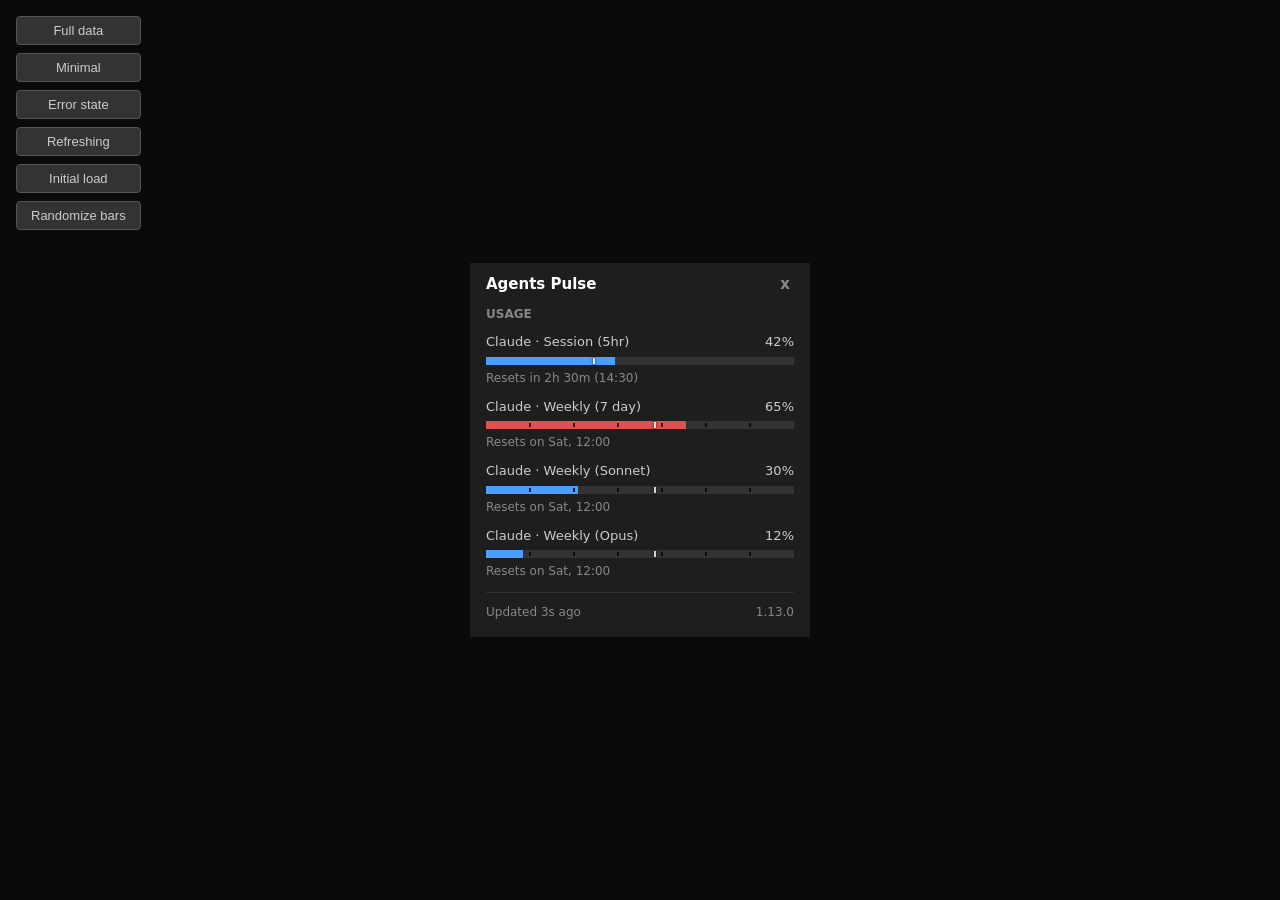
==== agentpulse/popup/dev.html @ cc11fc02 "Initial public snapshot" ====
<!--
    Dev preview for the popup UI.

    Start server from the project root:
        python -m http.server 8080 -d agentpulse/popup

    Then open: http://localhost:8080/dev.html
-->
<!DOCTYPE html>
<html>
<head>
<meta charset="utf-8">
<title>Popup Dev Preview</title>
<style>
    body {
        margin: 0;
        min-height: 100vh;
        display: flex;
        justify-content: center;
        align-items: center;
        background: #0a0a0a;
        font-family: system-ui, sans-serif;
    }

    .dev-controls {
        position: fixed;
        top: 16px;
        left: 16px;
        display: flex;
        flex-direction: column;
        gap: 8px;

        & button {
            padding: 6px 14px;
            background: #333;
            color: #ccc;
            border: 1px solid #555;
            border-radius: 4px;
            cursor: pointer;
            font-size: 13px;

            &:hover { background: #444; }
        }
    }

    iframe {
        border: none;
        width: 340px;
        background: #1e1e1e;
        visibility: hidden;
    }
</style>
</head>
<body>
<div class="dev-controls">
    <button onclick="loadPreset('full')">Full data</button>
    <button onclick="loadPreset('minimal')">Minimal</button>
    <button onclick="loadPreset('error')">Error state</button>
    <button onclick="loadPreset('refreshing')">Refreshing</button>
    <button onclick="loadPreset('loading')">Initial load</button>
    <button onclick="randomize()">Randomize bars</button>
</div>

<iframe id="popup" src="popup.html"></iframe>

<script>
const COLORS = {
    bg: '#1e1e1e', fg: '#cccccc', fg_dim: '#888888', fg_heading: '#ffffff', fg_link: '#4a9eff',
    bar_bg: '#333333', bar_fg: '#4a9eff', bar_fg_warn: '#e05050', bar_divider: '#000c', bar_marker: '#fffc',
};
const T = {
    title: 'Agents Pulse', account: 'ACCOUNT', email: 'Email', plan: 'Plan',
    usage: 'USAGE', extra_usage: 'EXTRA USAGE', claude_code: 'CLAUDE CODE', changelog: 'Changelog',
    status_updated_s: 'Updated {s}s ago', status_updated: 'Updated {duration} ago',
    status_next_update: 'Next update in {duration}', status_refreshing: 'Refreshing...',
    duration_hm: '{h}h {m}m', duration_m: '{m}m', duration_s: '{s}s',
};

const PRESETS = {
    full: {
        profile: { email: 'user@example.com', plan: 'Max (Team)' },
        usage: [
            { label: 'Session (5hr)', pct_text: '42%', fill_pct: 0.42, warn: false,
              reset_text: 'Resets in 2h 30m (14:30)', midnights: [], marker_rel: 0.35 },
            { label: 'Weekly (7 day)', pct_text: '65%', fill_pct: 0.65, warn: true,
              reset_text: 'Resets on Sat, 12:00', midnights: [0.143, 0.286, 0.429, 0.571, 0.714, 0.857], marker_rel: 0.55 },
            { label: 'Weekly (Sonnet)', pct_text: '30%', fill_pct: 0.30, warn: false,
              reset_text: 'Resets on Sat, 12:00', midnights: [0.143, 0.286, 0.429, 0.571, 0.714, 0.857], marker_rel: 0.55 },
            { label: 'Weekly (Opus)', pct_text: '12%', fill_pct: 0.12, warn: false,
              reset_text: 'Resets on Sat, 12:00', midnights: [0.143, 0.286, 0.429, 0.571, 0.714, 0.857], marker_rel: 0.55 },
        ],
        extra: { pct_text: '23%', fill_pct: 0.23, spent_text: '$4.60 / $20.00 spent' },
        installations: [
            { name: 'CLI', version: '2.1.69' },
            { name: 'VS Code', version: '2.1.69' },
            { name: 'Cursor', version: '2.1.65' },
        ],
        status: () => ({ last_success_time: now() - 3, next_poll_time: now() + 20, refreshing: false, error: null }),
    },
    minimal: {
        profile: null,
        usage: [
            { label: 'Session (5hr)', pct_text: '10%', fill_pct: 0.10, warn: false,
              reset_text: 'Resets in 4h 50m (17:00)', midnights: [], marker_rel: 0.03 },
        ],
        extra: null,
        installations: [],
        status: () => ({ last_success_time: now() - 90, next_poll_time: now() + 90, refreshing: false, error: null }),
    },
    error: {
        profile: { email: 'user@example.com', plan: 'Max' },
        usage: [
            { label: 'Session (5hr)', pct_text: '95%', fill_pct: 0.95, warn: true,
              reset_text: 'Resets in 12m (12:12)', midnights: [], marker_rel: 0.96 },
            { label: 'Weekly (7 day)', pct_text: '88%', fill_pct: 0.88, warn: true,
              reset_text: 'Resets tomorrow, 08:00', midnights: [0.143, 0.286, 0.429, 0.571, 0.714, 0.857], marker_rel: 0.80 },
        ],
        extra: null,
        installations: [{ name: 'CLI', version: '2.1.69' }],
        status: () => ({ last_success_time: now() - 300, next_poll_time: now() + 30, refreshing: false, error: 'Could not connect to Anthropic API.' }),
    },
    refreshing: {
        profile: { email: 'user@example.com', plan: 'Max (Team)' },
        usage: [
            { label: 'Session (5hr)', pct_text: '42%', fill_pct: 0.42, warn: false,
              reset_text: 'Resets in 2h 30m (14:30)', midnights: [], marker_rel: 0.35 },
        ],
        extra: null,
        installations: [{ name: 'CLI', version: '2.1.69' }],
        status: () => ({ last_success_time: now() - 180, next_poll_time: null, refreshing: true, error: null }),
    },
    loading: {
        profile: null, usage: [], extra: null, installations: [],
        status: { text: 'Refreshing...', is_error: false, refreshing: true },
    },
};

const iframe = document.getElementById('popup');
const win = () => iframe.contentWindow;
const now = () => Date.now() / 1000;

function resolvePreset(name) {
    const preset = PRESETS[name];
    const status = typeof preset.status === 'function' ? preset.status() : preset.status;
    return { ...structuredClone({ ...preset, status: null }), status };
}

// Stub pywebview.api so popup.js doesn't throw
function applyPreset(name) {
    win().init({ colors: COLORS, t: T, app_version: '1.13.0', data: resolvePreset(name) });
}

let initialized = false;

function loadPreset(name) {
    location.hash = name;
    if (initialized) {
        win().updateData(resolvePreset(name));
    } else {
        applyPreset(name);
        initialized = true;
    }
}

function randomize() {
    location.hash = 'randomize';
    const data = resolvePreset('full');
    for (const entry of data.usage) {
        const pct = Math.round(Math.random() * 100);
        entry.fill_pct = pct / 100;
        entry.pct_text = pct + '%';
        entry.warn = entry.marker_rel !== null && pct / 100 > entry.marker_rel;
    }
    if (data.extra) {
        const pct = Math.round(Math.random() * 100);
        data.extra.fill_pct = pct / 100;
        data.extra.pct_text = pct + '%';
    }
    win().updateData(data);
}

// First load: inject pywebview stub, then apply the preset from the URL hash
iframe.addEventListener('load', () => {
    win().pywebview = { api: { close() {}, open_url() {}, report_height(h) {
        iframe.style.height = h + 'px';
        iframe.style.visibility = 'visible';
    }}};
    const hash = location.hash.slice(1);
    applyPreset(PRESETS[hash] ? hash : 'full');
    initialized = true;
    if (hash === 'randomize') randomize();
}, { once: true });
</script>
</body>
</html>
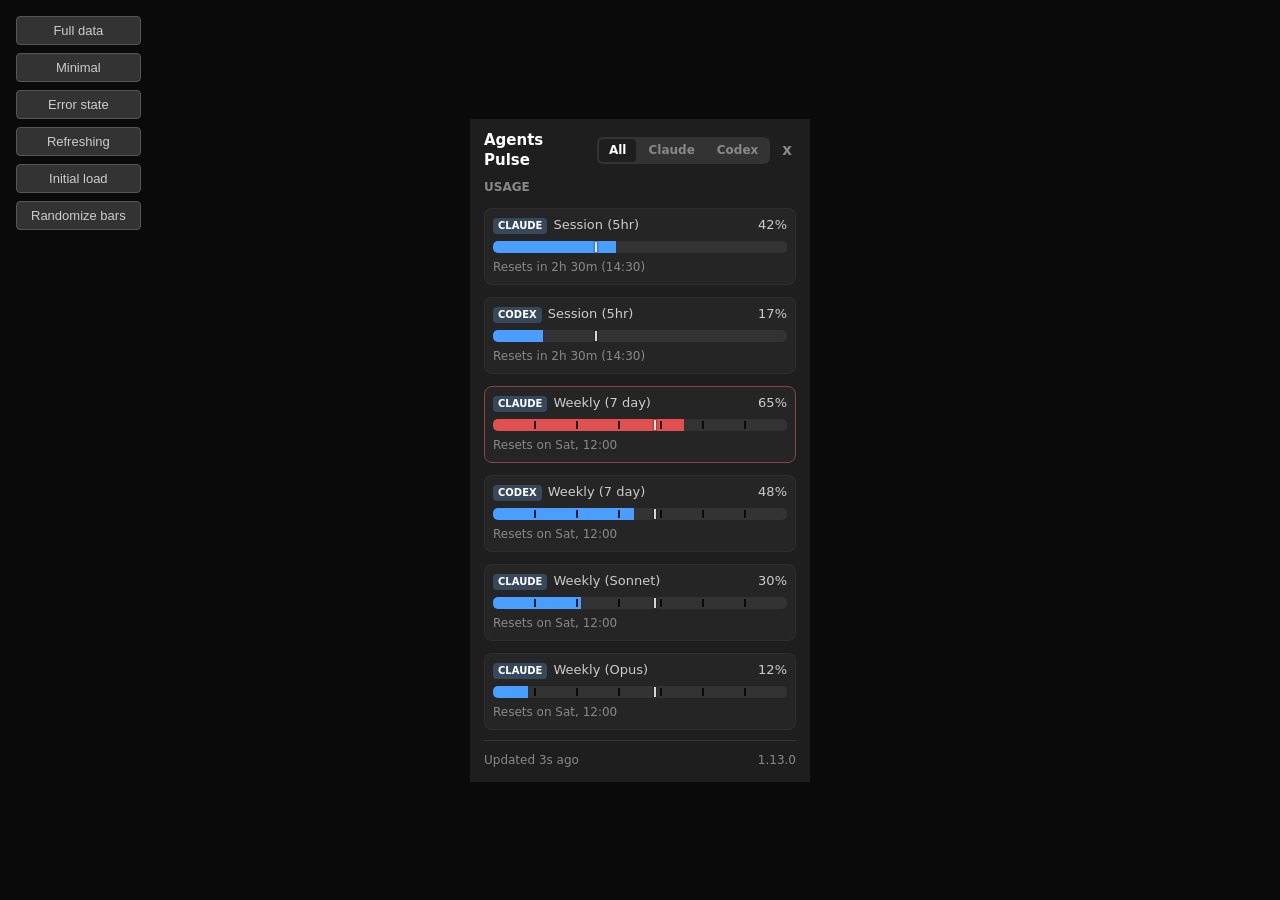
==== commit 7c4aaf58: "Add AGENTS.md, CHANGELOG.md and update popup/tray logic" ====
--- a/agentpulse/popup/dev.html
+++ b/agentpulse/popup/dev.html
@@ -70,7 +70,7 @@
 };
 const T = {
     title: 'Agents Pulse', account: 'ACCOUNT', email: 'Email', plan: 'Plan',
-    usage: 'USAGE', extra_usage: 'EXTRA USAGE', claude_code: 'CLAUDE CODE', changelog: 'Changelog',
+    usage: 'USAGE', extra_usage: 'EXTRA USAGE', claude_code: 'CLAUDE CODE', codex_cli: 'CODEX CLI', changelog: 'Changelog',
     status_updated_s: 'Updated {s}s ago', status_updated: 'Updated {duration} ago',
     status_next_update: 'Next update in {duration}', status_refreshing: 'Refreshing...',
     duration_hm: '{h}h {m}m', duration_m: '{m}m', duration_s: '{s}s',
@@ -147,7 +147,7 @@
 
 // Stub pywebview.api so popup.js doesn't throw
 function applyPreset(name) {
-    win().init({ colors: COLORS, t: T, app_version: '1.13.0', data: resolvePreset(name) });
+    win().init({ colors: COLORS, t: T, app_version: '1.13.0', codex_enabled: true, data: resolvePreset(name), codex_data: resolveCodexPreset(name) });
 }
 
 let initialized = false;
@@ -155,7 +155,7 @@
 function loadPreset(name) {
     location.hash = name;
     if (initialized) {
-        win().updateData(resolvePreset(name));
+        win().updateBothData(resolvePreset(name), resolveCodexPreset(name));
     } else {
         applyPreset(name);
         initialized = true;
@@ -176,7 +176,19 @@
         data.extra.fill_pct = pct / 100;
         data.extra.pct_text = pct + '%';
     }
-    win().updateData(data);
+    win().updateBothData(data, resolveCodexPreset('minimal'));
+}
+
+function resolveCodexPreset(name) {
+    const data = resolvePreset(name === 'error' ? 'minimal' : 'full');
+    data.profile = null;
+    data.extra = null;
+    data.installations = [{ name: 'CLI', version: '0.9.0' }];
+    data.usage = data.usage.slice(0, 2).map((entry, index) => {
+        const pct = index === 0 ? 17 : 48;
+        return { ...entry, pct_text: pct + '%', fill_pct: pct / 100, warn: false };
+    });
+    return data;
 }
 
 // First load: inject pywebview stub, then apply the preset from the URL hash
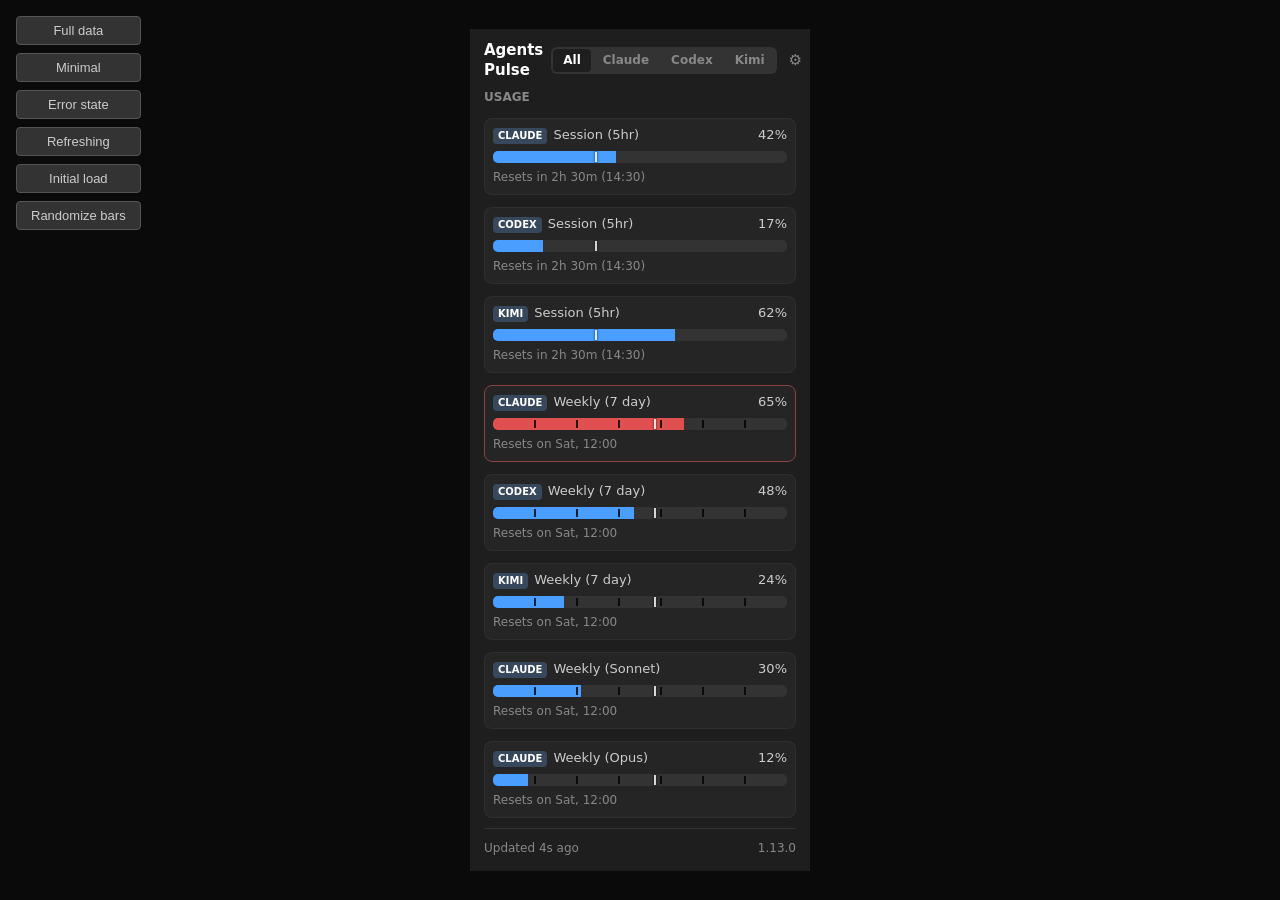
==== commit 1750913f: "Add Kimi For Coding as a third usage provider Track Kimi Code quotas alongside Claude and Codex. The" ====
--- a/agentpulse/popup/dev.html
+++ b/agentpulse/popup/dev.html
@@ -70,7 +70,7 @@
 };
 const T = {
     title: 'Agents Pulse', account: 'ACCOUNT', email: 'Email', plan: 'Plan',
-    usage: 'USAGE', extra_usage: 'EXTRA USAGE', claude_code: 'CLAUDE CODE', codex_cli: 'CODEX CLI', changelog: 'Changelog',
+    usage: 'USAGE', extra_usage: 'EXTRA USAGE', claude_code: 'CLAUDE CODE', changelog: 'Changelog', tab_all: 'All',
     status_updated_s: 'Updated {s}s ago', status_updated: 'Updated {duration} ago',
     status_next_update: 'Next update in {duration}', status_refreshing: 'Refreshing...',
     duration_hm: '{h}h {m}m', duration_m: '{m}m', duration_s: '{s}s',
@@ -146,8 +146,16 @@
 }
 
 // Stub pywebview.api so popup.js doesn't throw
+function providerList(name) {
+    return [
+        { id: 'claude', label: 'Claude', install_title: 'CLAUDE CODE', data: resolvePreset(name) },
+        { id: 'codex', label: 'Codex', install_title: 'CODEX CLI', data: resolveSecondaryPreset(name, 17, 48, '0.9.0') },
+        { id: 'kimi', label: 'Kimi', install_title: 'KIMI CLI', data: resolveSecondaryPreset(name, 62, 24, '2.0.1') },
+    ];
+}
+
 function applyPreset(name) {
-    win().init({ colors: COLORS, t: T, app_version: '1.13.0', codex_enabled: true, data: resolvePreset(name), codex_data: resolveCodexPreset(name) });
+    win().init({ colors: COLORS, t: T, app_version: '1.13.0', popup_settings: {}, providers: providerList(name) });
 }
 
 let initialized = false;
@@ -155,7 +163,7 @@
 function loadPreset(name) {
     location.hash = name;
     if (initialized) {
-        win().updateBothData(resolvePreset(name), resolveCodexPreset(name));
+        win().updateProviders(providerList(name));
     } else {
         applyPreset(name);
         initialized = true;
@@ -176,16 +184,18 @@
         data.extra.fill_pct = pct / 100;
         data.extra.pct_text = pct + '%';
     }
-    win().updateBothData(data, resolveCodexPreset('minimal'));
-}
-
-function resolveCodexPreset(name) {
+    const providers = providerList('minimal');
+    providers[0].data = data;
+    win().updateProviders(providers);
+}
+
+function resolveSecondaryPreset(name, sessionPct, weeklyPct, cliVersion) {
     const data = resolvePreset(name === 'error' ? 'minimal' : 'full');
     data.profile = null;
     data.extra = null;
-    data.installations = [{ name: 'CLI', version: '0.9.0' }];
+    data.installations = [{ name: 'CLI', version: cliVersion }];
     data.usage = data.usage.slice(0, 2).map((entry, index) => {
-        const pct = index === 0 ? 17 : 48;
+        const pct = index === 0 ? sessionPct : weeklyPct;
         return { ...entry, pct_text: pct + '%', fill_pct: pct / 100, warn: false };
     });
     return data;
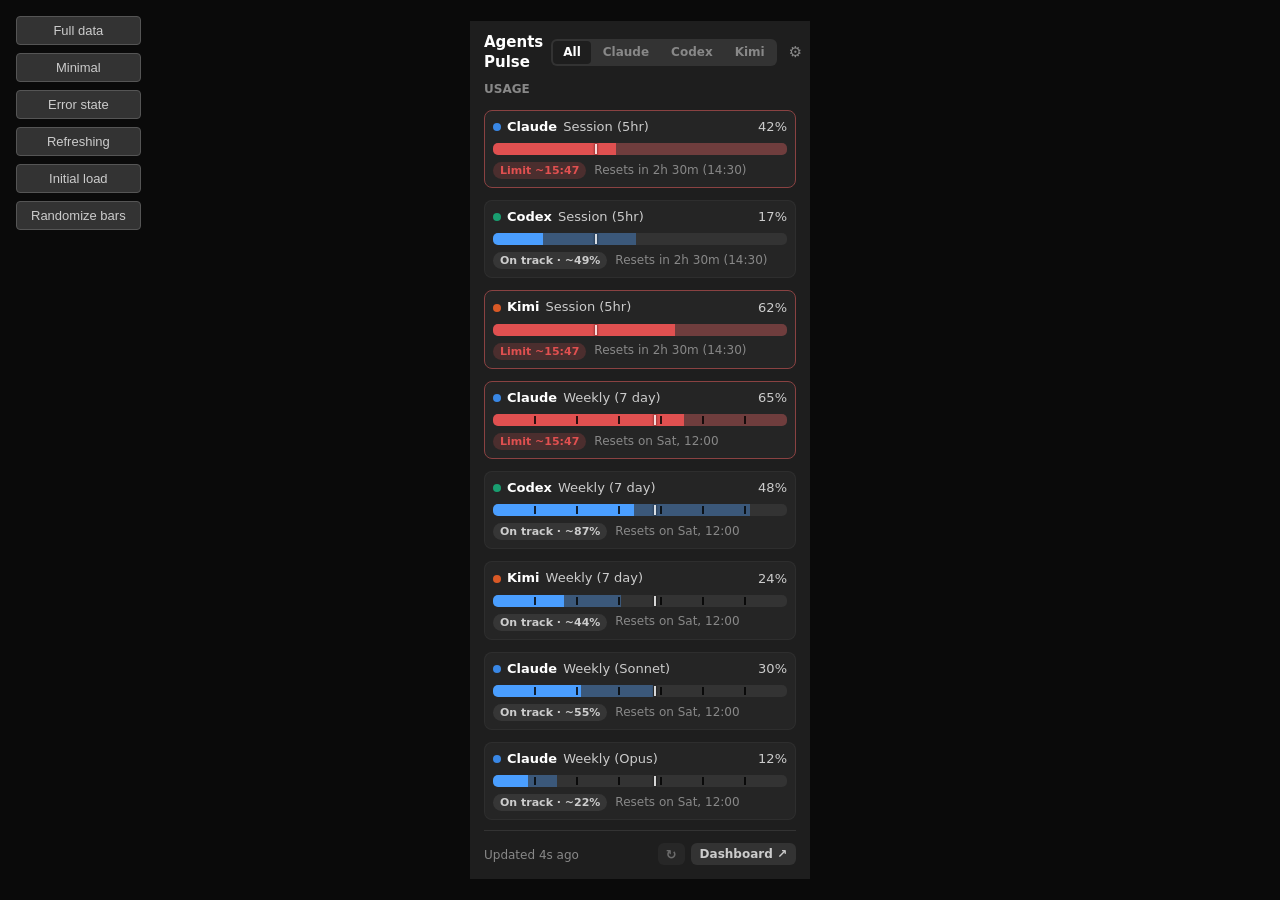
==== commit ed0a555c: "Add forecasts, Dashboard 2.0 and a clearer popup and tray icon Forecasts: every quota gets a status " ====
--- a/agentpulse/popup/dev.html
+++ b/agentpulse/popup/dev.html
@@ -66,7 +66,7 @@
 <script>
 const COLORS = {
     bg: '#1e1e1e', fg: '#cccccc', fg_dim: '#888888', fg_heading: '#ffffff', fg_link: '#4a9eff',
-    bar_bg: '#333333', bar_fg: '#4a9eff', bar_fg_warn: '#e05050', bar_divider: '#000c', bar_marker: '#fffc',
+    bar_bg: '#333333', bar_fg: '#4a9eff', bar_fg_tight: '#e8b339', bar_fg_warn: '#e05050', bar_divider: '#000c', bar_marker: '#fffc',
 };
 const T = {
     title: 'Agents Pulse', account: 'ACCOUNT', email: 'Email', plan: 'Plan',
@@ -74,20 +74,21 @@
     status_updated_s: 'Updated {s}s ago', status_updated: 'Updated {duration} ago',
     status_next_update: 'Next update in {duration}', status_refreshing: 'Refreshing...',
     duration_hm: '{h}h {m}m', duration_m: '{m}m', duration_s: '{s}s',
+    open_dashboard: 'Dashboard', refresh: 'Refresh', refresh_fresh: 'Up to date - refreshes once the data is {duration} old',
 };
 
 const PRESETS = {
     full: {
         profile: { email: 'user@example.com', plan: 'Max (Team)' },
         usage: [
-            { label: 'Session (5hr)', pct_text: '42%', fill_pct: 0.42, warn: false,
-              reset_text: 'Resets in 2h 30m (14:30)', midnights: [], marker_rel: 0.35 },
-            { label: 'Weekly (7 day)', pct_text: '65%', fill_pct: 0.65, warn: true,
-              reset_text: 'Resets on Sat, 12:00', midnights: [0.143, 0.286, 0.429, 0.571, 0.714, 0.857], marker_rel: 0.55 },
-            { label: 'Weekly (Sonnet)', pct_text: '30%', fill_pct: 0.30, warn: false,
-              reset_text: 'Resets on Sat, 12:00', midnights: [0.143, 0.286, 0.429, 0.571, 0.714, 0.857], marker_rel: 0.55 },
-            { label: 'Weekly (Opus)', pct_text: '12%', fill_pct: 0.12, warn: false,
-              reset_text: 'Resets on Sat, 12:00', midnights: [0.143, 0.286, 0.429, 0.571, 0.714, 0.857], marker_rel: 0.55 },
+            { label: 'Session (5hr)', pct_text: '42%', fill_pct: 0.42,
+              reset_text: 'Resets in 2h 30m (14:30)', midnights: [], marker_rel: 0.35, ...statusFor(42, 0.35) },
+            { label: 'Weekly (7 day)', pct_text: '65%', fill_pct: 0.65,
+              reset_text: 'Resets on Sat, 12:00', midnights: [0.143, 0.286, 0.429, 0.571, 0.714, 0.857], marker_rel: 0.55, ...statusFor(65, 0.55) },
+            { label: 'Weekly (Sonnet)', pct_text: '30%', fill_pct: 0.30,
+              reset_text: 'Resets on Sat, 12:00', midnights: [0.143, 0.286, 0.429, 0.571, 0.714, 0.857], marker_rel: 0.55, ...statusFor(30, 0.55) },
+            { label: 'Weekly (Opus)', pct_text: '12%', fill_pct: 0.12,
+              reset_text: 'Resets on Sat, 12:00', midnights: [0.143, 0.286, 0.429, 0.571, 0.714, 0.857], marker_rel: 0.55, ...statusFor(12, 0.55) },
         ],
         extra: { pct_text: '23%', fill_pct: 0.23, spent_text: '$4.60 / $20.00 spent' },
         installations: [
@@ -100,8 +101,8 @@
     minimal: {
         profile: null,
         usage: [
-            { label: 'Session (5hr)', pct_text: '10%', fill_pct: 0.10, warn: false,
-              reset_text: 'Resets in 4h 50m (17:00)', midnights: [], marker_rel: 0.03 },
+            { label: 'Session (5hr)', pct_text: '10%', fill_pct: 0.10,
+              reset_text: 'Resets in 4h 50m (17:00)', midnights: [], marker_rel: 0.03, ...statusFor(10, 0.03) },
         ],
         extra: null,
         installations: [],
@@ -110,10 +111,10 @@
     error: {
         profile: { email: 'user@example.com', plan: 'Max' },
         usage: [
-            { label: 'Session (5hr)', pct_text: '95%', fill_pct: 0.95, warn: true,
-              reset_text: 'Resets in 12m (12:12)', midnights: [], marker_rel: 0.96 },
-            { label: 'Weekly (7 day)', pct_text: '88%', fill_pct: 0.88, warn: true,
-              reset_text: 'Resets tomorrow, 08:00', midnights: [0.143, 0.286, 0.429, 0.571, 0.714, 0.857], marker_rel: 0.80 },
+            { label: 'Session (5hr)', pct_text: '95%', fill_pct: 0.95,
+              reset_text: 'Resets in 12m (12:12)', midnights: [], marker_rel: 0.96, ...statusFor(95, 0.96) },
+            { label: 'Weekly (7 day)', pct_text: '88%', fill_pct: 0.88,
+              reset_text: 'Resets tomorrow, 08:00', midnights: [0.143, 0.286, 0.429, 0.571, 0.714, 0.857], marker_rel: 0.80, ...statusFor(88, 0.80) },
         ],
         extra: null,
         installations: [{ name: 'CLI', version: '2.1.69' }],
@@ -122,8 +123,8 @@
     refreshing: {
         profile: { email: 'user@example.com', plan: 'Max (Team)' },
         usage: [
-            { label: 'Session (5hr)', pct_text: '42%', fill_pct: 0.42, warn: false,
-              reset_text: 'Resets in 2h 30m (14:30)', midnights: [], marker_rel: 0.35 },
+            { label: 'Session (5hr)', pct_text: '42%', fill_pct: 0.42,
+              reset_text: 'Resets in 2h 30m (14:30)', midnights: [], marker_rel: 0.35, ...statusFor(42, 0.35) },
         ],
         extra: null,
         installations: [{ name: 'CLI', version: '2.1.69' }],
@@ -148,14 +149,14 @@
 // Stub pywebview.api so popup.js doesn't throw
 function providerList(name) {
     return [
-        { id: 'claude', label: 'Claude', install_title: 'CLAUDE CODE', data: resolvePreset(name) },
-        { id: 'codex', label: 'Codex', install_title: 'CODEX CLI', data: resolveSecondaryPreset(name, 17, 48, '0.9.0') },
-        { id: 'kimi', label: 'Kimi', install_title: 'KIMI CLI', data: resolveSecondaryPreset(name, 62, 24, '2.0.1') },
+        { id: 'claude', label: 'Claude', color: '#3987e5', install_title: 'CLAUDE CODE', data: resolvePreset(name) },
+        { id: 'codex', label: 'Codex', color: '#199e70', install_title: 'CODEX CLI', data: resolveSecondaryPreset(name, 17, 48, '0.9.0') },
+        { id: 'kimi', label: 'Kimi', color: '#d95926', install_title: 'KIMI CLI', data: resolveSecondaryPreset(name, 62, 24, '2.0.1') },
     ];
 }
 
 function applyPreset(name) {
-    win().init({ colors: COLORS, t: T, app_version: '1.13.0', popup_settings: {}, providers: providerList(name) });
+    win().init({ colors: COLORS, t: T, app_version: '1.13.0', popup_settings: {}, refresh_cooldown: 120, providers: providerList(name) });
 }
 
 let initialized = false;
@@ -177,7 +178,7 @@
         const pct = Math.round(Math.random() * 100);
         entry.fill_pct = pct / 100;
         entry.pct_text = pct + '%';
-        entry.warn = entry.marker_rel !== null && pct / 100 > entry.marker_rel;
+        Object.assign(entry, statusFor(pct, entry.marker_rel));
     }
     if (data.extra) {
         const pct = Math.round(Math.random() * 100);
@@ -187,6 +188,19 @@
     const providers = providerList('minimal');
     providers[0].data = data;
     win().updateProviders(providers);
+}
+
+// Mirrors the app's three states with a plain pace projection, for previews only.
+function statusFor(pct, markerRel) {
+    const elapsed = Math.max(0.05, markerRel ?? 0.5);
+    const forecast = pct >= 100 ? 100 : Math.min(100, pct / elapsed);
+    const status = pct >= 100 ? 'blocked' : forecast >= 100 ? 'limit' : forecast >= 90 ? 'tight' : 'ok';
+    const text = { ok: 'On track', tight: 'Tight', limit: 'Limit ~15:47', blocked: 'Limit reached' }[status];
+    return {
+        status, status_text: text, forecast_pct: forecast / 100,
+        forecast_text: status === 'ok' || status === 'tight' ? `~${Math.round(forecast)}%` : '',
+        forecast_title: status === 'ok' || status === 'tight' ? `~${Math.round(forecast)}% at reset` : '',
+    };
 }
 
 function resolveSecondaryPreset(name, sessionPct, weeklyPct, cliVersion) {
@@ -196,14 +210,14 @@
     data.installations = [{ name: 'CLI', version: cliVersion }];
     data.usage = data.usage.slice(0, 2).map((entry, index) => {
         const pct = index === 0 ? sessionPct : weeklyPct;
-        return { ...entry, pct_text: pct + '%', fill_pct: pct / 100, warn: false };
+        return { ...entry, pct_text: pct + '%', fill_pct: pct / 100, ...statusFor(pct, entry.marker_rel) };
     });
     return data;
 }
 
 // First load: inject pywebview stub, then apply the preset from the URL hash
 iframe.addEventListener('load', () => {
-    win().pywebview = { api: { close() {}, open_url() {}, report_height(h) {
+    win().pywebview = { api: { close() {}, open_url() {}, open_dashboard() {}, refresh() {}, save_popup_settings() {}, report_height(h) {
         iframe.style.height = h + 'px';
         iframe.style.visibility = 'visible';
     }}};
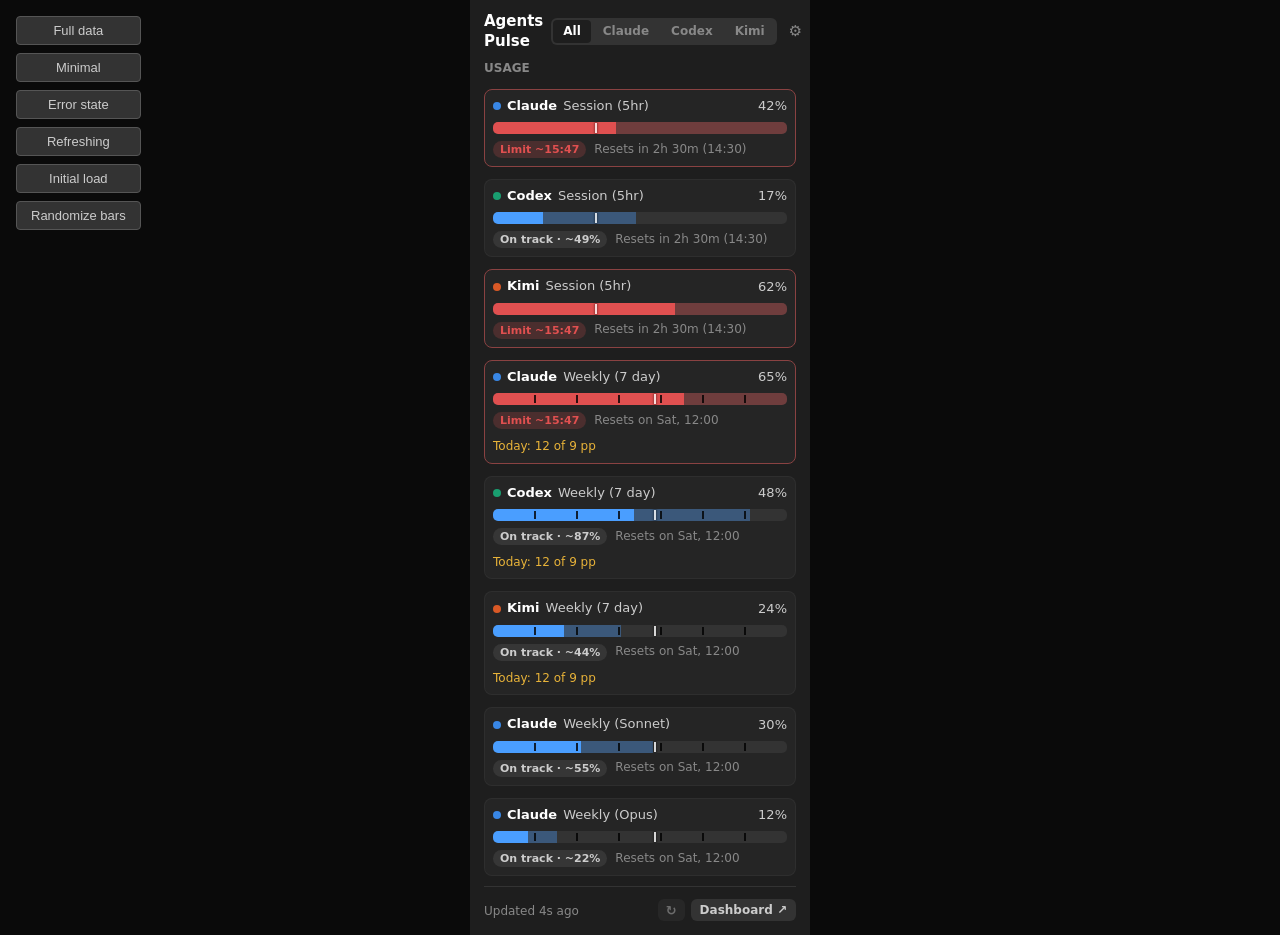
==== commit a4352790: "Show a daily budget for weekly quotas The popup and the dashboard cards now show how much of each we" ====
--- a/agentpulse/popup/dev.html
+++ b/agentpulse/popup/dev.html
@@ -84,7 +84,8 @@
             { label: 'Session (5hr)', pct_text: '42%', fill_pct: 0.42,
               reset_text: 'Resets in 2h 30m (14:30)', midnights: [], marker_rel: 0.35, ...statusFor(42, 0.35) },
             { label: 'Weekly (7 day)', pct_text: '65%', fill_pct: 0.65,
-              reset_text: 'Resets on Sat, 12:00', midnights: [0.143, 0.286, 0.429, 0.571, 0.714, 0.857], marker_rel: 0.55, ...statusFor(65, 0.55) },
+              reset_text: 'Resets on Sat, 12:00', midnights: [0.143, 0.286, 0.429, 0.571, 0.714, 0.857], marker_rel: 0.55, ...statusFor(65, 0.55),
+              budget_text: 'Today: 12 of 9 pp', budget_over: true },
             { label: 'Weekly (Sonnet)', pct_text: '30%', fill_pct: 0.30,
               reset_text: 'Resets on Sat, 12:00', midnights: [0.143, 0.286, 0.429, 0.571, 0.714, 0.857], marker_rel: 0.55, ...statusFor(30, 0.55) },
             { label: 'Weekly (Opus)', pct_text: '12%', fill_pct: 0.12,
@@ -114,7 +115,8 @@
             { label: 'Session (5hr)', pct_text: '95%', fill_pct: 0.95,
               reset_text: 'Resets in 12m (12:12)', midnights: [], marker_rel: 0.96, ...statusFor(95, 0.96) },
             { label: 'Weekly (7 day)', pct_text: '88%', fill_pct: 0.88,
-              reset_text: 'Resets tomorrow, 08:00', midnights: [0.143, 0.286, 0.429, 0.571, 0.714, 0.857], marker_rel: 0.80, ...statusFor(88, 0.80) },
+              reset_text: 'Resets tomorrow, 08:00', midnights: [0.143, 0.286, 0.429, 0.571, 0.714, 0.857], marker_rel: 0.80, ...statusFor(88, 0.80),
+              budget_text: 'Today: 3 of 12 pp', budget_over: false },
         ],
         extra: null,
         installations: [{ name: 'CLI', version: '2.1.69' }],
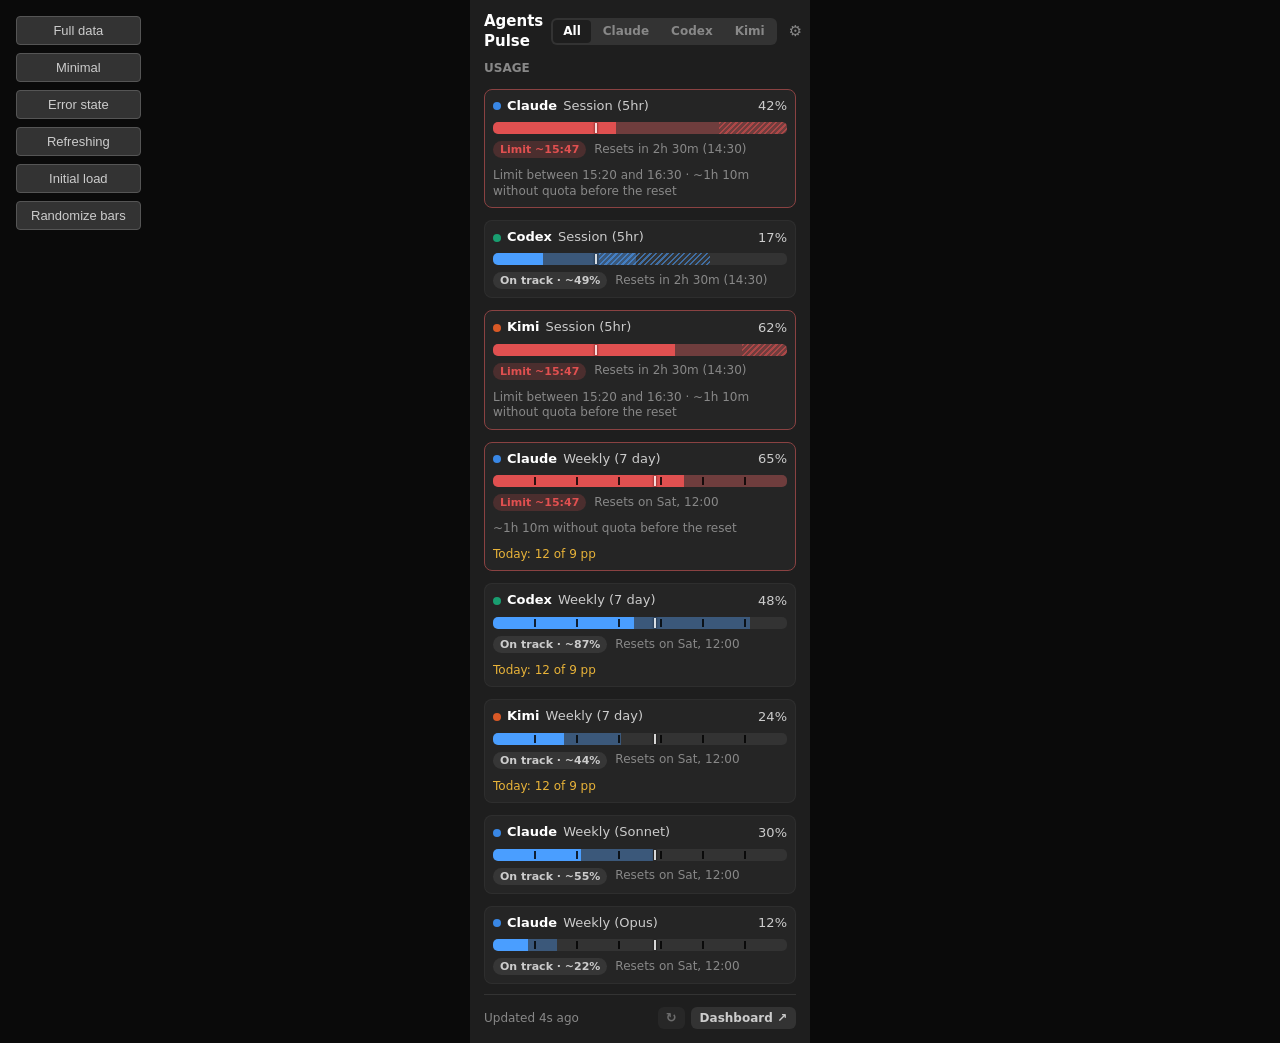
==== commit 2b7a40ff: "Show the band a session's forecast falls in A session heading for its limit now names the range it w" ====
--- a/agentpulse/popup/dev.html
+++ b/agentpulse/popup/dev.html
@@ -82,7 +82,7 @@
         profile: { email: 'user@example.com', plan: 'Max (Team)' },
         usage: [
             { label: 'Session (5hr)', pct_text: '42%', fill_pct: 0.42,
-              reset_text: 'Resets in 2h 30m (14:30)', midnights: [], marker_rel: 0.35, ...statusFor(42, 0.35) },
+              reset_text: 'Resets in 2h 30m (14:30)', midnights: [], marker_rel: 0.35, ...statusFor(42, 0.35, true) },
             { label: 'Weekly (7 day)', pct_text: '65%', fill_pct: 0.65,
               reset_text: 'Resets on Sat, 12:00', midnights: [0.143, 0.286, 0.429, 0.571, 0.714, 0.857], marker_rel: 0.55, ...statusFor(65, 0.55),
               budget_text: 'Today: 12 of 9 pp', budget_over: true },
@@ -103,7 +103,7 @@
         profile: null,
         usage: [
             { label: 'Session (5hr)', pct_text: '10%', fill_pct: 0.10,
-              reset_text: 'Resets in 4h 50m (17:00)', midnights: [], marker_rel: 0.03, ...statusFor(10, 0.03) },
+              reset_text: 'Resets in 4h 50m (17:00)', midnights: [], marker_rel: 0.03, ...statusFor(10, 0.03, true) },
         ],
         extra: null,
         installations: [],
@@ -113,7 +113,7 @@
         profile: { email: 'user@example.com', plan: 'Max' },
         usage: [
             { label: 'Session (5hr)', pct_text: '95%', fill_pct: 0.95,
-              reset_text: 'Resets in 12m (12:12)', midnights: [], marker_rel: 0.96, ...statusFor(95, 0.96) },
+              reset_text: 'Resets in 12m (12:12)', midnights: [], marker_rel: 0.96, ...statusFor(95, 0.96, true) },
             { label: 'Weekly (7 day)', pct_text: '88%', fill_pct: 0.88,
               reset_text: 'Resets tomorrow, 08:00', midnights: [0.143, 0.286, 0.429, 0.571, 0.714, 0.857], marker_rel: 0.80, ...statusFor(88, 0.80),
               budget_text: 'Today: 3 of 12 pp', budget_over: false },
@@ -126,7 +126,7 @@
         profile: { email: 'user@example.com', plan: 'Max (Team)' },
         usage: [
             { label: 'Session (5hr)', pct_text: '42%', fill_pct: 0.42,
-              reset_text: 'Resets in 2h 30m (14:30)', midnights: [], marker_rel: 0.35, ...statusFor(42, 0.35) },
+              reset_text: 'Resets in 2h 30m (14:30)', midnights: [], marker_rel: 0.35, ...statusFor(42, 0.35, true) },
         ],
         extra: null,
         installations: [{ name: 'CLI', version: '2.1.69' }],
@@ -180,7 +180,7 @@
         const pct = Math.round(Math.random() * 100);
         entry.fill_pct = pct / 100;
         entry.pct_text = pct + '%';
-        Object.assign(entry, statusFor(pct, entry.marker_rel));
+        Object.assign(entry, statusFor(pct, entry.marker_rel, !entry.midnights.length));
     }
     if (data.extra) {
         const pct = Math.round(Math.random() * 100);
@@ -192,16 +192,26 @@
     win().updateProviders(providers);
 }
 
-// Mirrors the app's three states with a plain pace projection, for previews only.
-function statusFor(pct, markerRel) {
+// Mirrors the app's three states with a plain pace projection, for previews only;
+// a session also gets a band around its forecast.
+function statusFor(pct, markerRel, session = false) {
     const elapsed = Math.max(0.05, markerRel ?? 0.5);
     const forecast = pct >= 100 ? 100 : Math.min(100, pct / elapsed);
     const status = pct >= 100 ? 'blocked' : forecast >= 100 ? 'limit' : forecast >= 90 ? 'tight' : 'ok';
+    const banded = session && status !== 'blocked';
+    const low = pct + (forecast - pct) * 0.6;
+    const high = Math.min(100, pct + (pct / elapsed - pct) * 1.8);
     const text = { ok: 'On track', tight: 'Tight', limit: 'Limit ~15:47', blocked: 'Limit reached' }[status];
+    const calm = status === 'ok' || status === 'tight';
     return {
         status, status_text: text, forecast_pct: forecast / 100,
-        forecast_text: status === 'ok' || status === 'tight' ? `~${Math.round(forecast)}%` : '',
-        forecast_title: status === 'ok' || status === 'tight' ? `~${Math.round(forecast)}% at reset` : '',
+        forecast_text: calm ? `~${Math.round(forecast)}%` : '',
+        forecast_title: calm ? (banded ? `~${Math.round(forecast)}% at reset (${Math.round(low)}-${Math.round(high)}%)` : `~${Math.round(forecast)}% at reset`) : '',
+        band_low: banded ? low / 100 : null,
+        band_high: banded ? high / 100 : null,
+        limit_text: status !== 'limit' ? '' : banded
+            ? 'Limit between 15:20 and 16:30 \u00b7 ~1h 10m without quota before the reset'
+            : '~1h 10m without quota before the reset',
     };
 }
 
@@ -212,7 +222,7 @@
     data.installations = [{ name: 'CLI', version: cliVersion }];
     data.usage = data.usage.slice(0, 2).map((entry, index) => {
         const pct = index === 0 ? sessionPct : weeklyPct;
-        return { ...entry, pct_text: pct + '%', fill_pct: pct / 100, ...statusFor(pct, entry.marker_rel) };
+        return { ...entry, pct_text: pct + '%', fill_pct: pct / 100, ...statusFor(pct, entry.marker_rel, index === 0) };
     });
     return data;
 }
